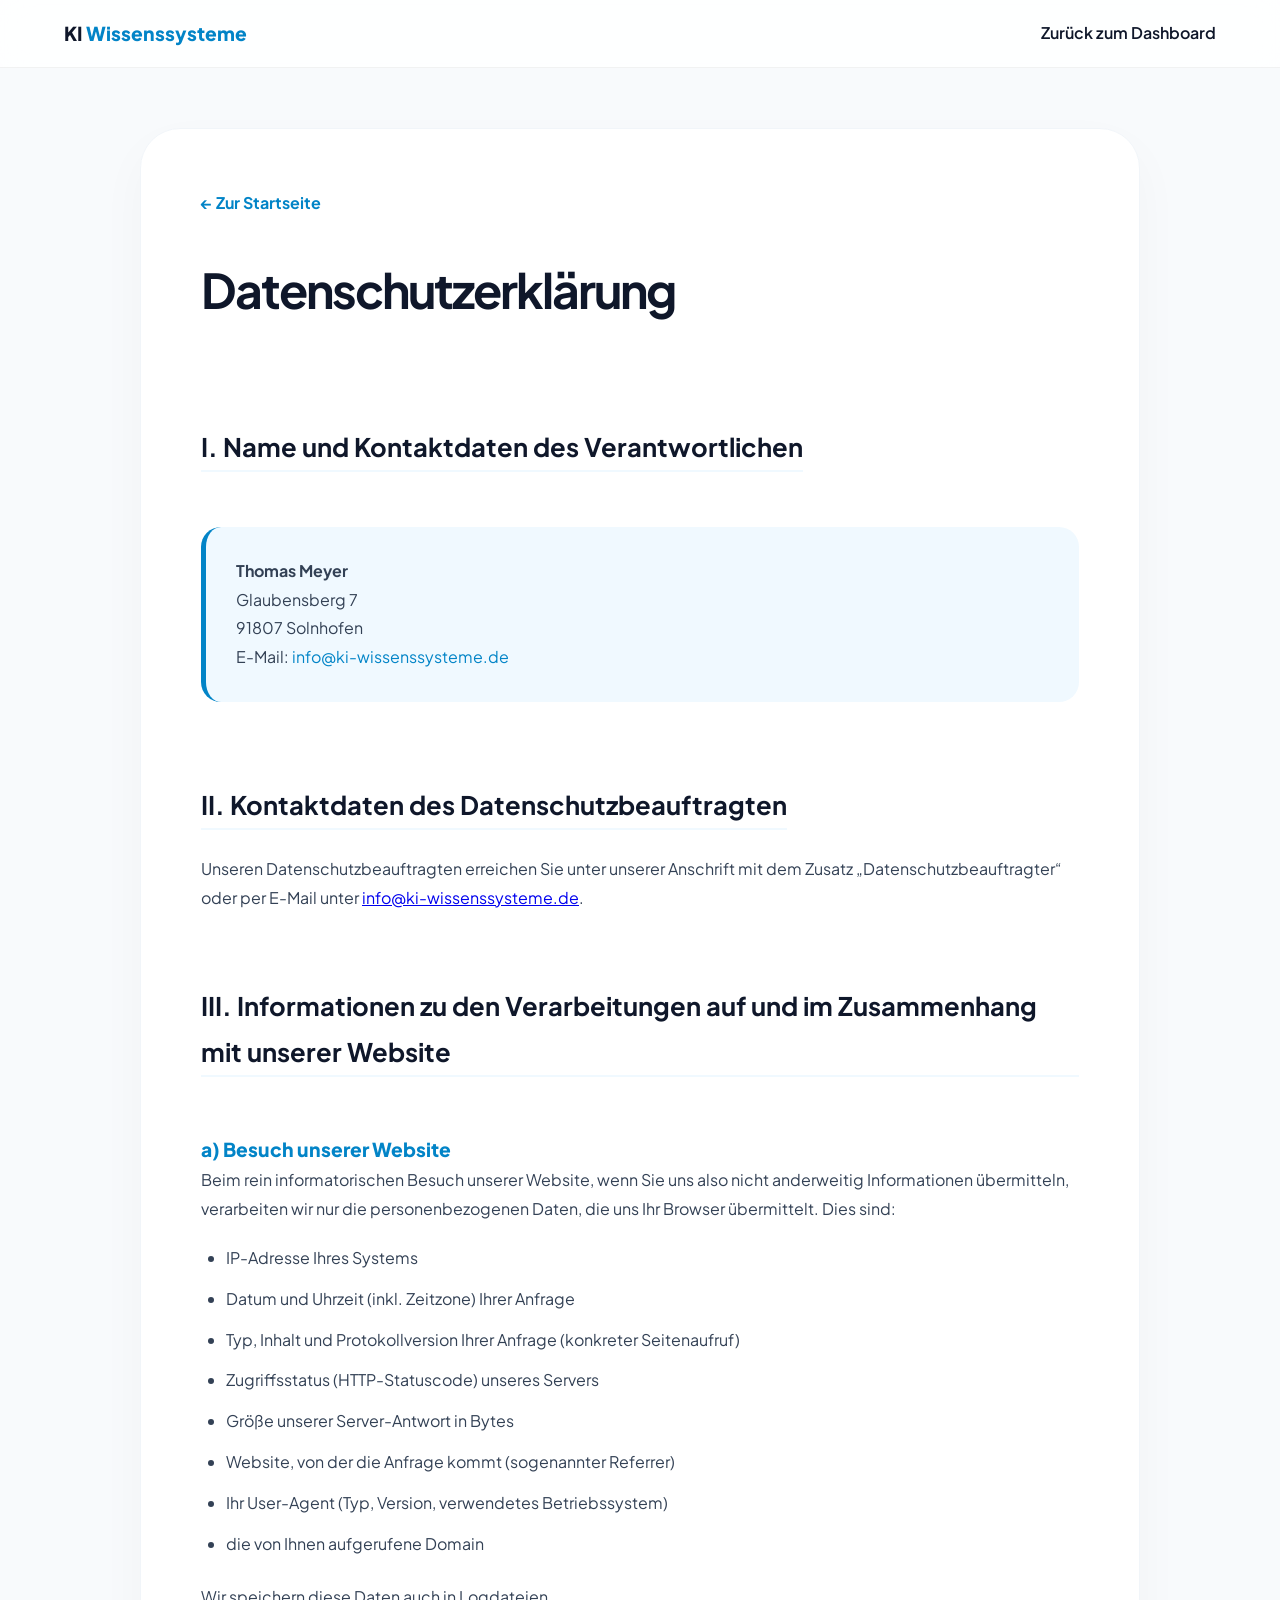
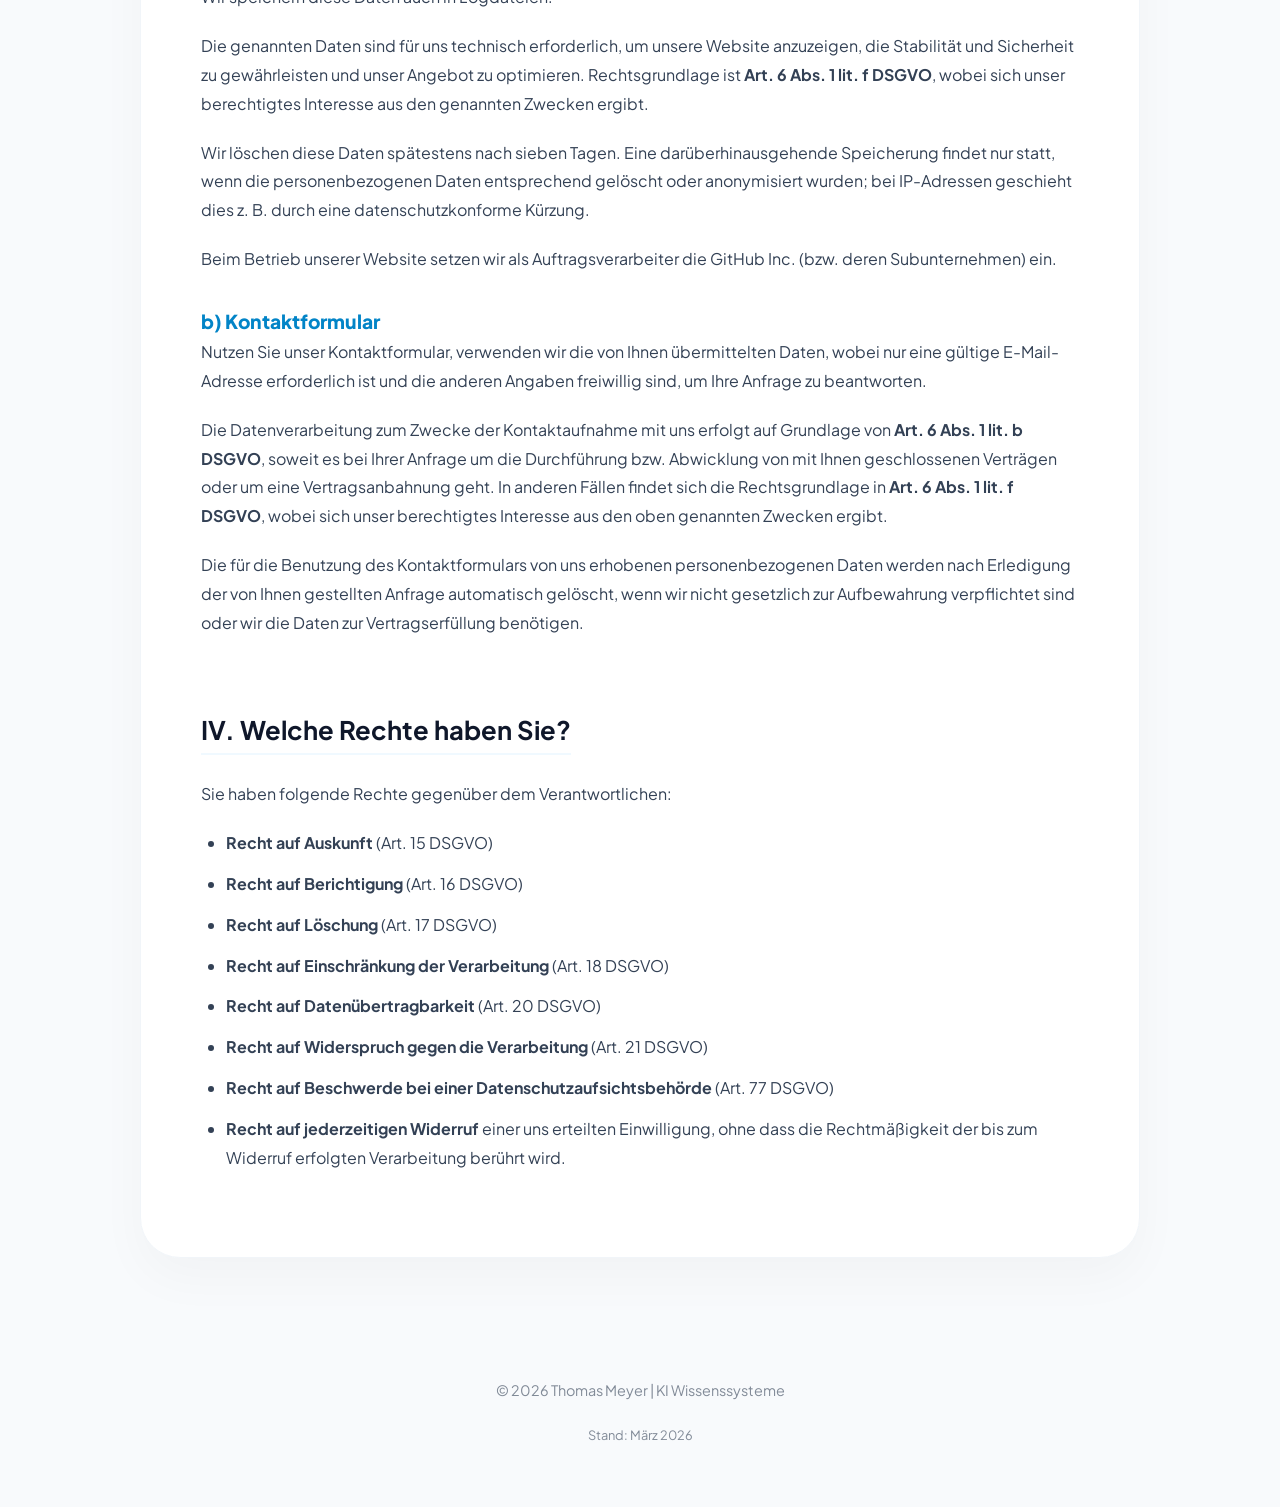
==== datenschutzerklaerung.html @ 5100c1b8 "Add privacy policy HTML file This file contains the privacy policy for KI Wissenssysteme Thomas Meye" ====
<!DOCTYPE html>
<html lang="de">
<head>
    <meta charset="UTF-8">
    <meta name="viewport" content="width=device-width, initial-scale=1">
    <title>Datenschutzerklärung | KI Wissenssysteme Thomas Meyer</title>
    <meta name="robots" content="noindex, follow">
    
    <link href="https://fonts.googleapis.com/css2?family=Plus+Jakarta+Sans:wght@300;400;600;800&display=swap" rel="stylesheet">
    <link rel="stylesheet" href="https://cdnjs.cloudflare.com/ajax/libs/animate.css/4.1.1/animate.min.css"/>

    <style>
        :root {
            --primary: #0f172a;
            --accent: #0284c7;
            --soft-blue: #f0f9ff;
            --text-main: #334155;
            --white: #ffffff;
            --transition: all 0.4s cubic-bezier(0.23, 1, 0.32, 1);
        }

        * { margin:0; padding:0; box-sizing:border-box; }
        body { 
            font-family: 'Plus Jakarta Sans', sans-serif; 
            background: #f8fafc; 
            color: var(--text-main); 
            line-height: 1.8; 
        }

        /* --- NAVIGATION (Identisch zur Startseite) --- */
        nav {
            background: rgba(255, 255, 255, 0.85);
            backdrop-filter: blur(15px);
            -webkit-backdrop-filter: blur(15px);
            padding: 1rem 5%;
            display: flex;
            justify-content: space-between;
            align-items: center;
            position: sticky;
            top: 0; z-index: 1000;
            border-bottom: 1px solid rgba(0,0,0,0.05);
        }

        .logo { font-weight: 800; font-size: 1.2rem; color: var(--primary); text-decoration: none; }
        .logo span { color: var(--accent); }

        /* --- CONTENT WRAPPER --- */
        .legal-container {
            max-width: 1000px;
            margin: 60px auto;
            padding: 60px;
            background: var(--white);
            border-radius: 40px;
            box-shadow: 0 20px 50px rgba(15, 23, 42, 0.03);
            border: 1px solid #f1f5f9;
        }

        h1 { font-size: 3rem; color: var(--primary); margin-bottom: 40px; letter-spacing: -2px; }
        h2 { font-size: 1.6rem; color: var(--primary); margin: 50px 0 25px; border-bottom: 2px solid var(--soft-blue); display: inline-block; }
        h3 { font-size: 1.2rem; color: var(--accent); margin-top: 30px; font-weight: 800; }
        
        p { margin-bottom: 20px; }
        ul { margin-bottom: 25px; margin-left: 25px; }
        li { margin-bottom: 12px; }

        .contact-box {
            background: var(--soft-blue);
            padding: 30px;
            border-radius: 20px;
            border-left: 5px solid var(--accent);
            margin: 30px 0;
        }

        .btn-back {
            display: inline-flex;
            align-items: center;
            margin-bottom: 30px;
            color: var(--accent);
            text-decoration: none;
            font-weight: 700;
            transition: var(--transition);
        }
        .btn-back:hover { transform: translateX(-5px); }

        footer { padding: 60px 5% 40px; text-align: center; opacity: 0.6; font-size: 0.9rem; }

        @media (max-width: 768px) {
            .legal-container { padding: 30px; margin: 20px; border-radius: 25px; }
            h1 { font-size: 2rem; }
        }
    </style>
</head>
<body>

    <nav>
        <a href="index.html" class="logo">KI<span> Wissenssysteme</span></a>
        <a href="index.html" style="text-decoration:none; color:var(--primary); font-weight:600;">Zurück zum Dashboard</a>
    </nav>

    <main class="legal-container animate__animated animate__fadeIn">
        <a href="index.html" class="btn-back">← Zur Startseite</a>
        <h1>Datenschutzerklärung</h1>

        <section>
            <h2>I. Name und Kontaktdaten des Verantwortlichen</h2>
            <div class="contact-box">
                <strong>Thomas Meyer</strong><br>
                Glaubensberg 7<br>
                91807 Solnhofen<br>
                E-Mail: <a href="mailto:info@ki-wissenssysteme.de" style="color:var(--accent); text-decoration:none;">info@ki-wissenssysteme.de</a>
            </div>
        </section>

        <section>
            <h2>II. Kontaktdaten des Datenschutzbeauftragten</h2>
            <p>Unseren Datenschutzbeauftragten erreichen Sie unter unserer Anschrift mit dem Zusatz „Datenschutzbeauftragter“ oder per E-Mail unter <a href="mailto:info@ki-wissenssysteme.de">info@ki-wissenssysteme.de</a>.</p>
        </section>

        <section>
            <h2>III. Informationen zu den Verarbeitungen auf und im Zusammenhang mit unserer Website</h2>
            
            <h3>a) Besuch unserer Website</h3>
            <p>Beim rein informatorischen Besuch unserer Website, wenn Sie uns also nicht anderweitig Informationen übermitteln, verarbeiten wir nur die personenbezogenen Daten, die uns Ihr Browser übermittelt. Dies sind:</p>
            <ul>
                <li>IP-Adresse Ihres Systems</li>
                <li>Datum und Uhrzeit (inkl. Zeitzone) Ihrer Anfrage</li>
                <li>Typ, Inhalt und Protokollversion Ihrer Anfrage (konkreter Seitenaufruf)</li>
                <li>Zugriffsstatus (HTTP-Statuscode) unseres Servers</li>
                <li>Größe unserer Server-Antwort in Bytes</li>
                <li>Website, von der die Anfrage kommt (sogenannter Referrer)</li>
                <li>Ihr User-Agent (Typ, Version, verwendetes Betriebssystem)</li>
                <li>die von Ihnen aufgerufene Domain</li>
            </ul>
            <p>Wir speichern diese Daten auch in Logdateien.</p>
            <p>Die genannten Daten sind für uns technisch erforderlich, um unsere Website anzuzeigen, die Stabilität und Sicherheit zu gewährleisten und unser Angebot zu optimieren. Rechtsgrundlage ist <strong>Art. 6 Abs. 1 lit. f DSGVO</strong>, wobei sich unser berechtigtes Interesse aus den genannten Zwecken ergibt.</p>
            <p>Wir löschen diese Daten spätestens nach sieben Tagen. Eine darüberhinausgehende Speicherung findet nur statt, wenn die personenbezogenen Daten entsprechend gelöscht oder anonymisiert wurden; bei IP-Adressen geschieht dies z. B. durch eine datenschutzkonforme Kürzung.</p>
            <p>Beim Betrieb unserer Website setzen wir als Auftragsverarbeiter die GitHub Inc. (bzw. deren Subunternehmen) ein.</p>

            <h3>b) Kontaktformular</h3>
            <p>Nutzen Sie unser Kontaktformular, verwenden wir die von Ihnen übermittelten Daten, wobei nur eine gültige E-Mail-Adresse erforderlich ist und die anderen Angaben freiwillig sind, um Ihre Anfrage zu beantworten.</p>
            <p>Die Datenverarbeitung zum Zwecke der Kontaktaufnahme mit uns erfolgt auf Grundlage von <strong>Art. 6 Abs. 1 lit. b DSGVO</strong>, soweit es bei Ihrer Anfrage um die Durchführung bzw. Abwicklung von mit Ihnen geschlossenen Verträgen oder um eine Vertragsanbahnung geht. In anderen Fällen findet sich die Rechtsgrundlage in <strong>Art. 6 Abs. 1 lit. f DSGVO</strong>, wobei sich unser berechtigtes Interesse aus den oben genannten Zwecken ergibt.</p>
            <p>Die für die Benutzung des Kontaktformulars von uns erhobenen personenbezogenen Daten werden nach Erledigung der von Ihnen gestellten Anfrage automatisch gelöscht, wenn wir nicht gesetzlich zur Aufbewahrung verpflichtet sind oder wir die Daten zur Vertragserfüllung benötigen.</p>
        </section>

        <section>
            <h2>IV. Welche Rechte haben Sie?</h2>
            <p>Sie haben folgende Rechte gegenüber dem Verantwortlichen:</p>
            <ul>
                <li><strong>Recht auf Auskunft</strong> (Art. 15 DSGVO)</li>
                <li><strong>Recht auf Berichtigung</strong> (Art. 16 DSGVO)</li>
                <li><strong>Recht auf Löschung</strong> (Art. 17 DSGVO)</li>
                <li><strong>Recht auf Einschränkung der Verarbeitung</strong> (Art. 18 DSGVO)</li>
                <li><strong>Recht auf Datenübertragbarkeit</strong> (Art. 20 DSGVO)</li>
                <li><strong>Recht auf Widerspruch gegen die Verarbeitung</strong> (Art. 21 DSGVO)</li>
                <li><strong>Recht auf Beschwerde bei einer Datenschutzaufsichtsbehörde</strong> (Art. 77 DSGVO)</li>
                <li><strong>Recht auf jederzeitigen Widerruf</strong> einer uns erteilten Einwilligung, ohne dass die Rechtmäßigkeit der bis zum Widerruf erfolgten Verarbeitung berührt wird.</li>
            </ul>
        </section>
    </main>

    <footer>
        <p>© 2026 Thomas Meyer | KI Wissenssysteme</p>
        <p style="margin-top: 10px; font-size: 0.8rem;">Stand: März 2026</p>
    </footer>

</body>
</html>
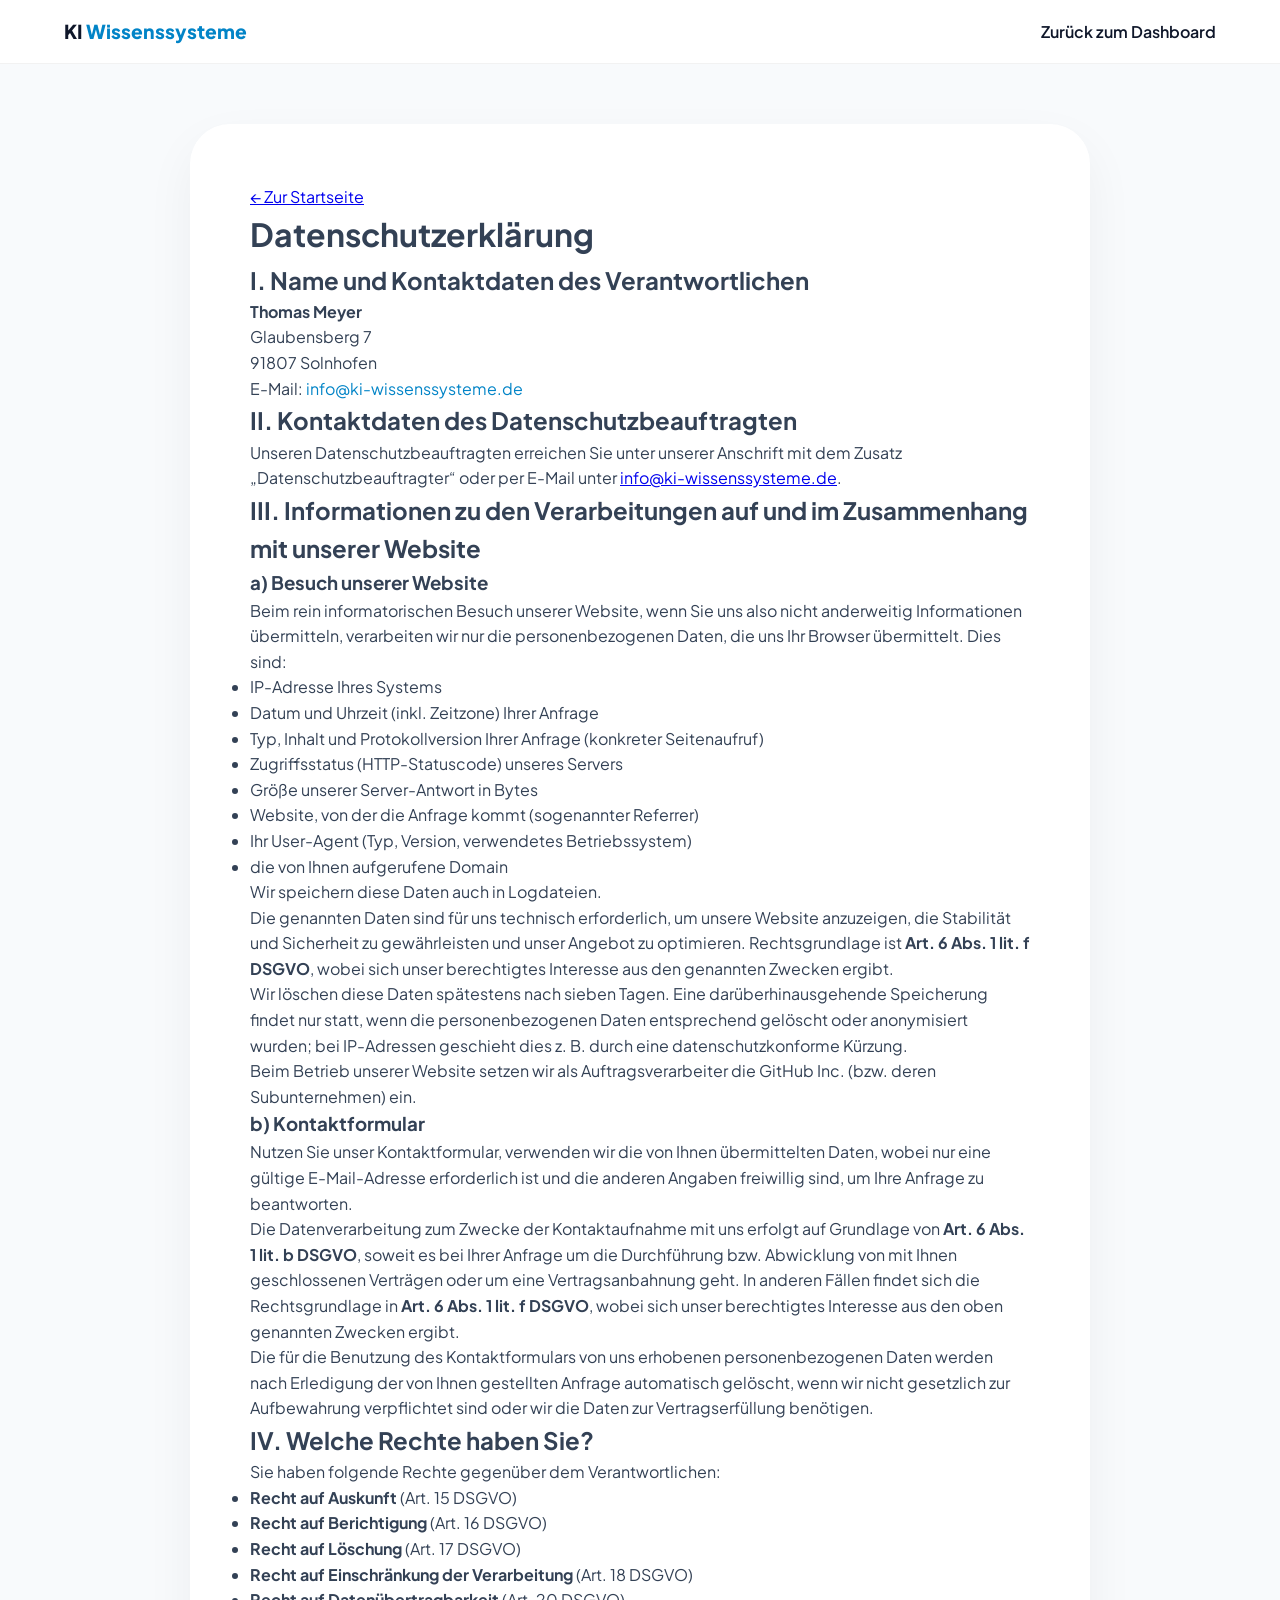
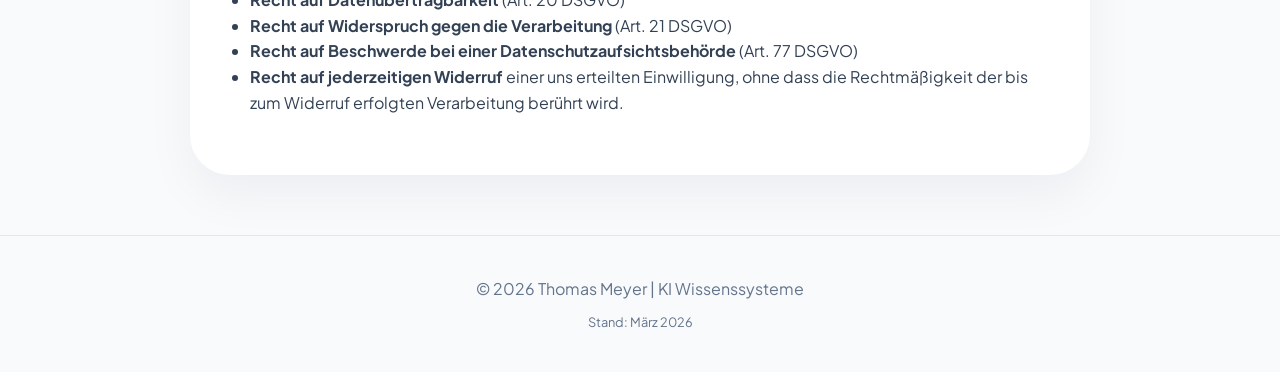
==== commit 55740086: "Remove embedded styles from datenschutzerklaerung.html" ====
--- a/datenschutzerklaerung.html
+++ b/datenschutzerklaerung.html
@@ -8,87 +8,9 @@
     
     <link href="https://fonts.googleapis.com/css2?family=Plus+Jakarta+Sans:wght@300;400;600;800&display=swap" rel="stylesheet">
     <link rel="stylesheet" href="https://cdnjs.cloudflare.com/ajax/libs/animate.css/4.1.1/animate.min.css"/>
+<link rel="stylesheet" href="style.css">
+    
 
-    <style>
-        :root {
-            --primary: #0f172a;
-            --accent: #0284c7;
-            --soft-blue: #f0f9ff;
-            --text-main: #334155;
-            --white: #ffffff;
-            --transition: all 0.4s cubic-bezier(0.23, 1, 0.32, 1);
-        }
-
-        * { margin:0; padding:0; box-sizing:border-box; }
-        body { 
-            font-family: 'Plus Jakarta Sans', sans-serif; 
-            background: #f8fafc; 
-            color: var(--text-main); 
-            line-height: 1.8; 
-        }
-
-        /* --- NAVIGATION (Identisch zur Startseite) --- */
-        nav {
-            background: rgba(255, 255, 255, 0.85);
-            backdrop-filter: blur(15px);
-            -webkit-backdrop-filter: blur(15px);
-            padding: 1rem 5%;
-            display: flex;
-            justify-content: space-between;
-            align-items: center;
-            position: sticky;
-            top: 0; z-index: 1000;
-            border-bottom: 1px solid rgba(0,0,0,0.05);
-        }
-
-        .logo { font-weight: 800; font-size: 1.2rem; color: var(--primary); text-decoration: none; }
-        .logo span { color: var(--accent); }
-
-        /* --- CONTENT WRAPPER --- */
-        .legal-container {
-            max-width: 1000px;
-            margin: 60px auto;
-            padding: 60px;
-            background: var(--white);
-            border-radius: 40px;
-            box-shadow: 0 20px 50px rgba(15, 23, 42, 0.03);
-            border: 1px solid #f1f5f9;
-        }
-
-        h1 { font-size: 3rem; color: var(--primary); margin-bottom: 40px; letter-spacing: -2px; }
-        h2 { font-size: 1.6rem; color: var(--primary); margin: 50px 0 25px; border-bottom: 2px solid var(--soft-blue); display: inline-block; }
-        h3 { font-size: 1.2rem; color: var(--accent); margin-top: 30px; font-weight: 800; }
-        
-        p { margin-bottom: 20px; }
-        ul { margin-bottom: 25px; margin-left: 25px; }
-        li { margin-bottom: 12px; }
-
-        .contact-box {
-            background: var(--soft-blue);
-            padding: 30px;
-            border-radius: 20px;
-            border-left: 5px solid var(--accent);
-            margin: 30px 0;
-        }
-
-        .btn-back {
-            display: inline-flex;
-            align-items: center;
-            margin-bottom: 30px;
-            color: var(--accent);
-            text-decoration: none;
-            font-weight: 700;
-            transition: var(--transition);
-        }
-        .btn-back:hover { transform: translateX(-5px); }
-
-        footer { padding: 60px 5% 40px; text-align: center; opacity: 0.6; font-size: 0.9rem; }
-
-        @media (max-width: 768px) {
-            .legal-container { padding: 30px; margin: 20px; border-radius: 25px; }
-            h1 { font-size: 2rem; }
-        }
-    </style>
 </head>
 <body>
 
--- a/style.css
+++ b/style.css
@@ -0,0 +1,166 @@
+/* MASTER STYLESHEET - KI WISSENSSYSTEME 
+   Design: Enterprise Modern (Plus Jakarta Sans)
+*/
+
+/* 1. GLOBALE VARIABLEN & RESET */
+:root {
+    --primary: #0f172a;
+    --accent: #0284c7;
+    --whatsapp: #25d366;
+    --text-main: #334155;
+    --text-muted: #64748b;
+    --bg-light: #f8fafc;
+    --soft-blue: #f0f9ff;
+    --white: #ffffff;
+    --transition: all 0.4s cubic-bezier(0.23, 1, 0.32, 1);
+    --shadow-sm: 0 4px 10px rgba(0,0,0,0.03);
+    --shadow-lg: 0 20px 50px rgba(15, 23, 42, 0.05);
+}
+
+* { margin: 0; padding: 0; box-sizing: border-box; }
+
+body { 
+    font-family: 'Plus Jakarta Sans', sans-serif; 
+    background: var(--bg-light); 
+    color: var(--text-main); 
+    line-height: 1.6; 
+    overflow-x: hidden;
+}
+
+/* 2. NAVIGATION & FOOTER (Gleich auf allen Seiten) */
+nav {
+    background: rgba(255, 255, 255, 0.9);
+    backdrop-filter: blur(15px);
+    padding: 1rem 5%;
+    display: flex;
+    justify-content: space-between;
+    align-items: center;
+    position: sticky;
+    top: 0; z-index: 1000;
+    border-bottom: 1px solid rgba(0,0,0,0.05);
+}
+
+.logo { font-weight: 800; font-size: 1.2rem; color: var(--primary); text-decoration: none; }
+.logo span { color: var(--accent); }
+
+footer { 
+    padding: 40px; 
+    text-align: center; 
+    border-top: 1px solid #e2e8f0; 
+    margin-top: 60px; 
+    color: var(--text-muted);
+}
+
+/* 3. KONTAKT-SEITE LAYOUT */
+.contact-container {
+    max-width: 1100px;
+    margin: 80px auto;
+    padding: 0 20px;
+    display: grid;
+    grid-template-columns: 1fr 1.5fr;
+    gap: 60px;
+}
+
+.contact-info h1 { font-size: 3rem; color: var(--primary); letter-spacing: -2px; line-height: 1.1; margin-bottom: 25px; }
+
+.info-card {
+    background: var(--white);
+    padding: 25px;
+    border-radius: 20px;
+    margin-bottom: 20px;
+    border: 1px solid #e2e8f0;
+    display: flex;
+    align-items: center;
+    gap: 20px;
+    transition: var(--transition);
+}
+.info-card:hover { border-color: var(--accent); transform: translateX(10px); }
+.info-icon { font-size: 1.8rem; }
+
+/* 4. FORMULAR ELEMENTE (Global nutzbar) */
+.contact-form {
+    background: var(--white);
+    padding: 50px;
+    border-radius: 30px;
+    box-shadow: var(--shadow-lg);
+    border: 1px solid #f1f5f9;
+}
+
+.form-group { margin-bottom: 20px; }
+.form-group label { display: block; font-weight: 700; color: var(--primary); margin-bottom: 8px; font-size: 0.9rem; }
+
+.form-control {
+    width: 100%;
+    padding: 15px;
+    border: 2px solid #f1f5f9;
+    border-radius: 12px;
+    font-family: inherit;
+    font-size: 1rem;
+    transition: var(--transition);
+}
+.form-control:focus { border-color: var(--accent); background: var(--soft-blue); outline: none; }
+
+.submit-btn {
+    width: 100%;
+    padding: 18px;
+    background: var(--primary);
+    color: white;
+    border: none;
+    border-radius: 12px;
+    font-weight: 800;
+    font-size: 1.1rem;
+    cursor: pointer;
+    transition: var(--transition);
+    margin-top: 10px;
+}
+.submit-btn:hover { background: var(--accent); transform: translateY(-3px); box-shadow: 0 10px 20px rgba(2, 132, 199, 0.3); }
+
+/* 5. SUCCESS-PAGE & RECHTLICHES (Impressum/Datenschutz) */
+.legal-container, .success-card {
+    max-width: 900px;
+    margin: 60px auto;
+    padding: 60px;
+    background: var(--white);
+    border-radius: 40px;
+    box-shadow: var(--shadow-lg);
+}
+
+.success-card { text-align: center; max-width: 550px; }
+.icon-check { width: 80px; height: 80px; background: #10b981; color: white; border-radius: 50%; display: flex; align-items: center; justify-content: center; font-size: 2.5rem; margin: 0 auto 30px; }
+
+/* 6. ENTERPRISE CHATBOT STYLES */
+#ki-chat-button {
+    position: fixed; bottom: 30px; right: 30px;
+    background: var(--primary); color: white; border: none;
+    border-radius: 50px; padding: 16px 28px;
+    font-weight: 700; cursor: pointer; z-index: 10000;
+    animation: pulse-blue 2s infinite;
+}
+
+#ki-chat-box {
+    position: fixed; bottom: 100px; right: 30px;
+    width: 380px; height: 550px;
+    background: rgba(255, 255, 255, 0.95);
+    backdrop-filter: blur(15px); border-radius: 24px;
+    display: none; flex-direction: column; z-index: 10000;
+    box-shadow: var(--shadow-lg); border: 1px solid rgba(255,255,255,0.2);
+}
+
+#ki-chat-messages { flex: 1; padding: 20px; overflow-y: auto; display: flex; flex-direction: column; gap: 15px; background: #f8fafc; }
+
+.ki-bubble { padding: 12px 16px; border-radius: 18px; max-width: 85%; font-size: 14px; }
+.user-bubble { background: var(--accent); color: white; align-self: flex-end; border-bottom-right-radius: 4px; }
+.bot-bubble { background: white; color: var(--primary); align-self: flex-start; border-bottom-left-radius: 4px; border: 1px solid #e2e8f0; }
+
+/* 7. RESPONSIVE ANPASSUNGEN */
+@media (max-width: 900px) {
+    .contact-container { grid-template-columns: 1fr; margin: 40px auto; }
+    .contact-info h1 { font-size: 2.2rem; }
+    #ki-chat-box { width: 90%; right: 5%; bottom: 90px; }
+}
+
+@keyframes pulse-blue {
+    0% { transform: scale(1); box-shadow: 0 0 0 0 rgba(15, 23, 42, 0.4); }
+    70% { transform: scale(1.05); box-shadow: 0 0 0 15px rgba(15, 23, 42, 0); }
+    100% { transform: scale(1); box-shadow: 0 0 0 0 rgba(15, 23, 42, 0); }
+}
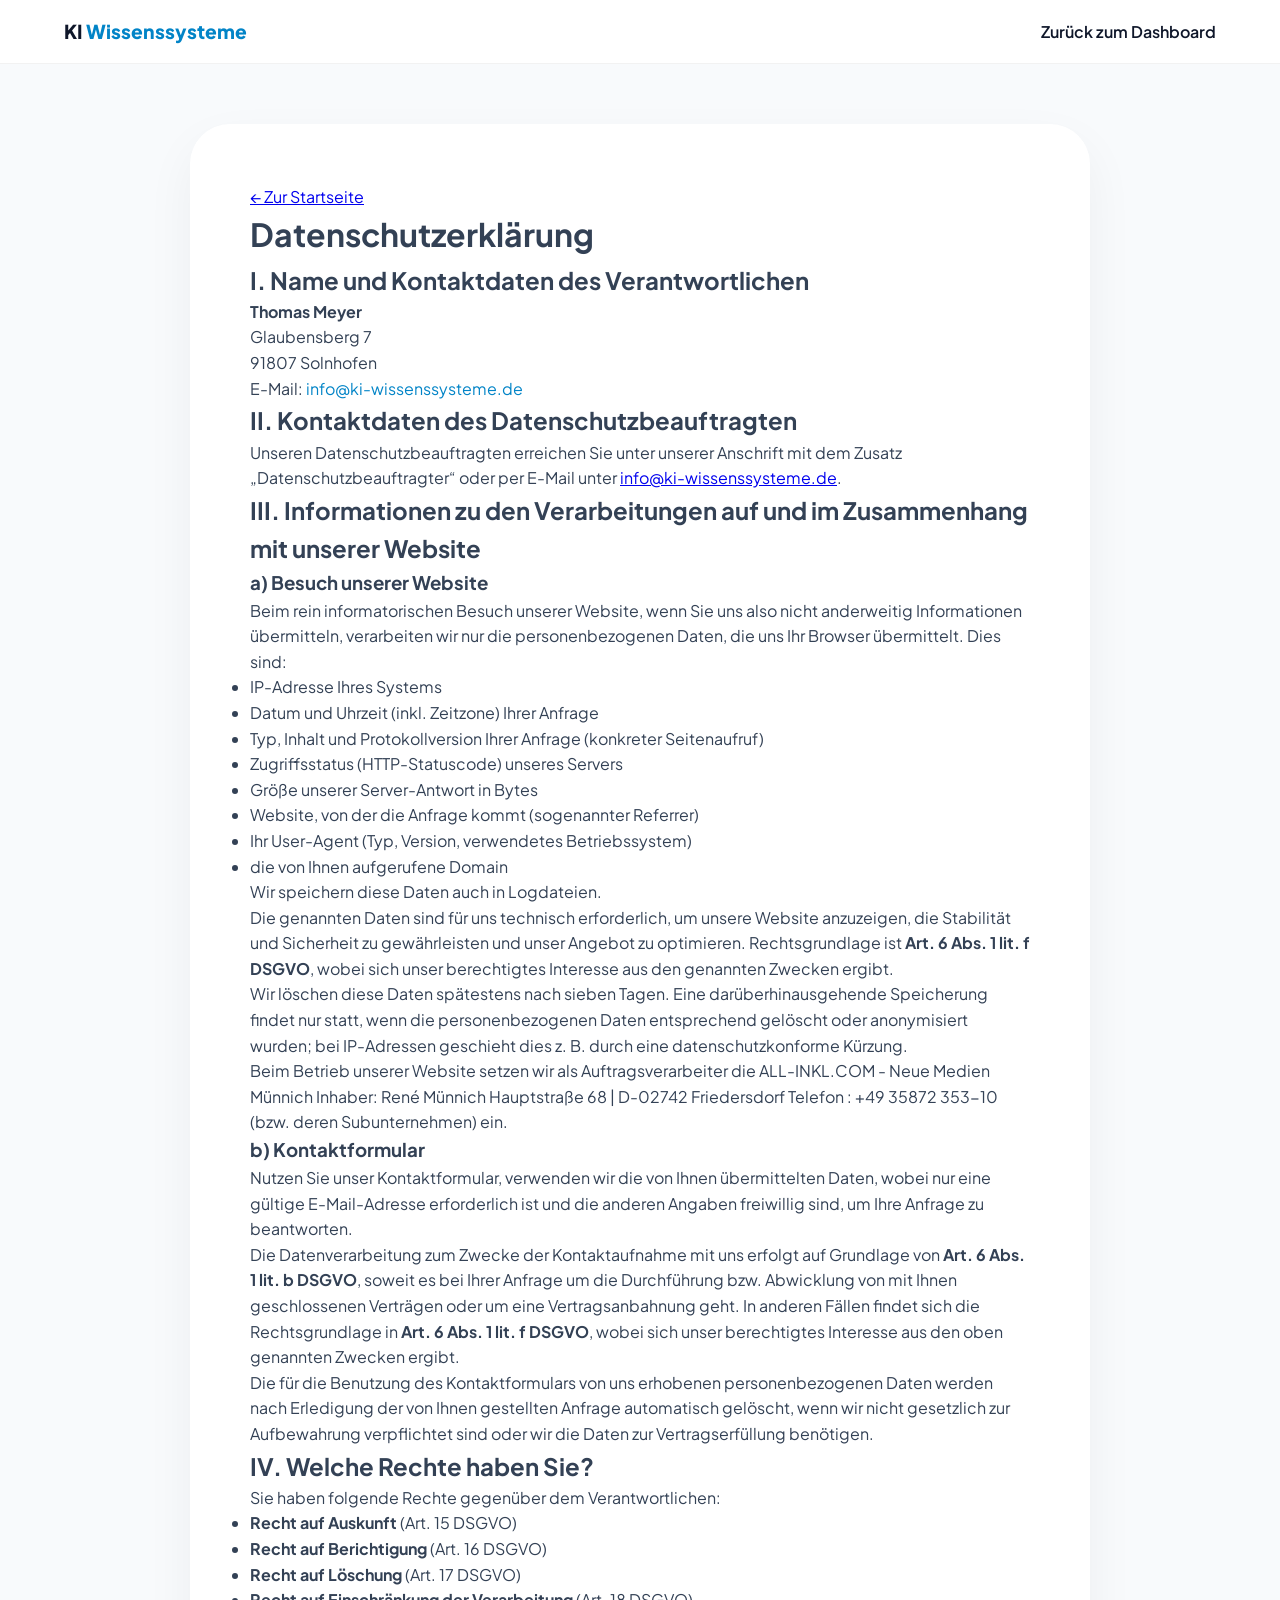
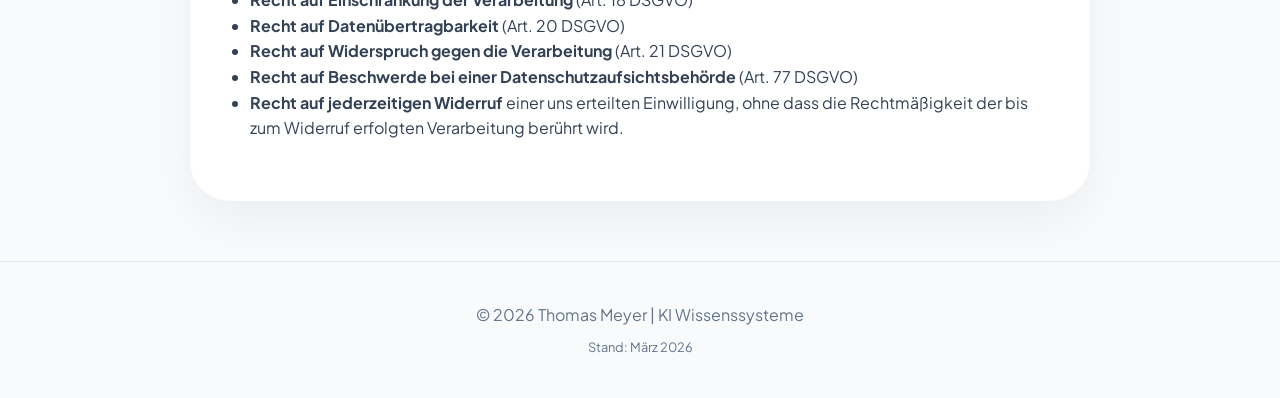
==== commit 0356c9ed: "Update data processor information in privacy policy" ====
--- a/datenschutzerklaerung.html
+++ b/datenschutzerklaerung.html
@@ -56,7 +56,11 @@
             <p>Wir speichern diese Daten auch in Logdateien.</p>
             <p>Die genannten Daten sind für uns technisch erforderlich, um unsere Website anzuzeigen, die Stabilität und Sicherheit zu gewährleisten und unser Angebot zu optimieren. Rechtsgrundlage ist <strong>Art. 6 Abs. 1 lit. f DSGVO</strong>, wobei sich unser berechtigtes Interesse aus den genannten Zwecken ergibt.</p>
             <p>Wir löschen diese Daten spätestens nach sieben Tagen. Eine darüberhinausgehende Speicherung findet nur statt, wenn die personenbezogenen Daten entsprechend gelöscht oder anonymisiert wurden; bei IP-Adressen geschieht dies z. B. durch eine datenschutzkonforme Kürzung.</p>
-            <p>Beim Betrieb unserer Website setzen wir als Auftragsverarbeiter die GitHub Inc. (bzw. deren Subunternehmen) ein.</p>
+            <p>Beim Betrieb unserer Website setzen wir als Auftragsverarbeiter die  ALL-INKL.COM - Neue Medien Münnich
+Inhaber: René Münnich
+Hauptstraße 68 | D-02742 Friedersdorf
+
+Telefon : +49 35872 353-10 (bzw. deren Subunternehmen) ein.</p>
 
             <h3>b) Kontaktformular</h3>
             <p>Nutzen Sie unser Kontaktformular, verwenden wir die von Ihnen übermittelten Daten, wobei nur eine gültige E-Mail-Adresse erforderlich ist und die anderen Angaben freiwillig sind, um Ihre Anfrage zu beantworten.</p>
